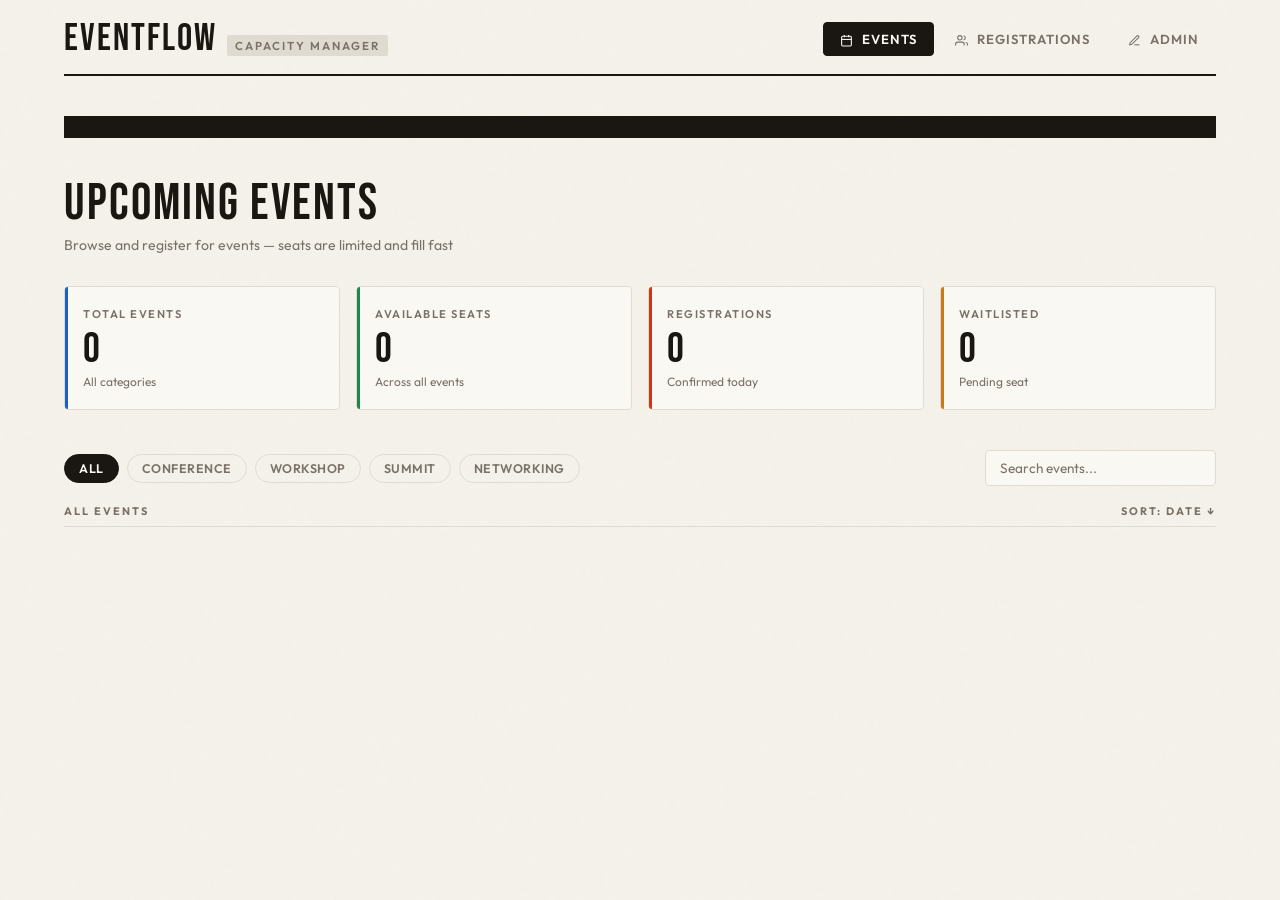
==== index.html @ 8d5abb20 "initial commit" ====
<!DOCTYPE html>
<html lang="en">
<head>
    <meta charset="UTF-8" />
    <meta name="viewport" content="width=device-width, initial-scale=1.0" />
    <title>EventFlow — Registration & Capacity Manager</title>
    <link href="https://fonts.googleapis.com/css2?family=Bebas+Neue&family=Outfit:wght@300;400;500;600;700&display=swap" rel="stylesheet" />
    <link rel="stylesheet" href="css/styles.css" />
</head>
<body>

    <!-- TOAST STACK -->
    <div class="toast-stack" id="toastStack"></div>

    <!-- REGISTRATION MODAL -->
    <div class="modal-overlay" id="regModal">
        <div class="modal">
            <div class="modal-header">
                <div>
                    <div id="modalCategory" class="event-category cat-conference" style="margin-bottom:6px">Conference</div>
                    <div class="modal-title" id="modalTitle">Event Name</div>
                </div>
                <button class="modal-close" onclick="closeModal()">&#x2715;</button>
            </div>
            <div class="modal-body">
                <!-- Event summary -->
                <div class="ticket-summary" id="modalSummary">
                    <div class="ticket-row"><span>Date</span><span id="ms-date">—</span></div>
                    <div class="ticket-row"><span>Location</span><span id="ms-location">—</span></div>
                    <div class="ticket-row">
                        <span>Available seats</span>
                        <span id="ms-seats" style="font-weight:700;color:var(--green)">—</span>
                    </div>
                    <div class="ticket-row total"><span>Ticket price</span><span id="ms-price">—</span></div>
                </div>

                <!-- Form fields -->
                <div class="form-group">
                    <label class="form-label">Full Name *</label>
                    <input type="text" class="form-input" id="regName" placeholder="Your full name" />
                </div>
                <div class="form-row">
                    <div class="form-group" style="margin-bottom:0">
                        <label class="form-label">Email *</label>
                        <input type="email" class="form-input" id="regEmail" placeholder="you@example.com" />
                    </div>
                    <div class="form-group" style="margin-bottom:0">
                        <label class="form-label">Phone</label>
                        <input type="tel" class="form-input" id="regPhone" placeholder="+91 00000 00000" />
                    </div>
                </div>
                <div class="form-group" style="margin-top:18px">
                    <label class="form-label">Organisation</label>
                    <input type="text" class="form-input" id="regOrg" placeholder="Company / College / Independent" />
                </div>
                <div class="form-row">
                    <div class="form-group" style="margin-bottom:0">
                        <label class="form-label">Ticket Type</label>
                        <select class="form-input form-select" id="regTicket">
                            <option value="general">General — Free</option>
                            <option value="student">Student — Free</option>
                            <option value="vip">VIP — ₹999</option>
                        </select>
                    </div>
                    <div class="form-group" style="margin-bottom:0">
                        <label class="form-label">Number of Seats</label>
                        <select class="form-input form-select" id="regSeats">
                            <option value="1">1 seat</option>
                            <option value="2">2 seats</option>
                            <option value="3">3 seats</option>
                        </select>
                    </div>
                </div>

                <!-- Waitlist notice (shown when near full) -->
                <div id="waitlistNotice" style="display:none;margin-top:16px;padding:12px 14px;background:#fdebd3;border-radius:var(--radius);border-left:3px solid var(--amber)">
                    <p style="font-size:0.8rem;font-weight:600;color:var(--amber)">This event is nearly full.</p>
                    <p style="font-size:0.78rem;color:var(--ink3);margin-top:3px">You may be placed on the waitlist. We'll notify you if a seat opens up.</p>
                </div>
            </div>
            <div class="modal-footer">
                <button class="btn-secondary" onclick="closeModal()">Cancel</button>
                <button class="btn-primary" id="submitBtn" onclick="submitRegistration()">Confirm Registration</button>
            </div>
        </div>
    </div>

    <!-- ─── APP ──────────────────────────────── -->
    <div class="app">

        <!-- HEADER -->
        <header class="header">
            <div class="brand">
                <div class="brand-name">EventFlow</div>
                <div class="brand-tag">Capacity Manager</div>
            </div>
            <nav class="nav">
                <button class="nav-btn active" onclick="switchTab('events', this)">
                    <svg width="13" height="13" viewBox="0 0 24 24" fill="none" stroke="currentColor" stroke-width="2" style="margin-right:5px;vertical-align:middle">
                        <rect x="3" y="4" width="18" height="18" rx="2"/>
                        <line x1="16" y1="2" x2="16" y2="6"/>
                        <line x1="8" y1="2" x2="8" y2="6"/>
                        <line x1="3" y1="10" x2="21" y2="10"/>
                    </svg>
                    <span>Events</span>
                </button>
                <button class="nav-btn" onclick="switchTab('registrations', this)">
                    <svg width="13" height="13" viewBox="0 0 24 24" fill="none" stroke="currentColor" stroke-width="2" style="margin-right:5px;vertical-align:middle">
                        <path d="M17 21v-2a4 4 0 0 0-4-4H5a4 4 0 0 0-4 4v2"/>
                        <circle cx="9" cy="7" r="4"/>
                        <path d="M23 21v-2a4 4 0 0 0-3-3.87"/>
                        <path d="M16 3.13a4 4 0 0 1 0 7.75"/>
                    </svg>
                    <span>Registrations</span>
                </button>
                <button class="nav-btn" onclick="switchTab('admin', this)">
                    <svg width="13" height="13" viewBox="0 0 24 24" fill="none" stroke="currentColor" stroke-width="2" style="margin-right:5px;vertical-align:middle">
                        <path d="M12 20h9"/>
                        <path d="M16.5 3.5a2.121 2.121 0 0 1 3 3L7 19l-4 1 1-4L16.5 3.5z"/>
                    </svg>
                    <span>Admin</span>
                </button>
            </nav>
        </header>

        <!-- TICKER -->
        <div class="ticker-wrap">
            <div class="ticker-track" id="tickerTrack"></div>
        </div>

        <!-- ══ TAB: EVENTS ══ -->
        <div id="tab-events">
            <div class="page-header fade-up">
                <div class="page-title">Upcoming Events</div>
                <div class="page-subtitle">Browse and register for events — seats are limited and fill fast</div>
            </div>

            <!-- Stats -->
            <div class="stats-row fade-up d1">
                <div class="stat-card blue">
                    <div class="stat-label">Total Events</div>
                    <div class="stat-value" id="stat-total">0</div>
                    <div class="stat-sub">All categories</div>
                </div>
                <div class="stat-card green">
                    <div class="stat-label">Available Seats</div>
                    <div class="stat-value" id="stat-seats">0</div>
                    <div class="stat-sub">Across all events</div>
                </div>
                <div class="stat-card red">
                    <div class="stat-label">Registrations</div>
                    <div class="stat-value" id="stat-regs">0</div>
                    <div class="stat-sub">Confirmed today</div>
                </div>
                <div class="stat-card amber">
                    <div class="stat-label">Waitlisted</div>
                    <div class="stat-value" id="stat-wait">0</div>
                    <div class="stat-sub">Pending seat</div>
                </div>
            </div>

            <!-- Filters -->
            <div style="display:flex;align-items:center;justify-content:space-between;flex-wrap:wrap;gap:12px;margin-bottom:18px" class="fade-up d2">
                <div class="filters" style="margin-bottom:0">
                    <button class="filter-chip active" onclick="filterEvents('all', this)">All</button>
                    <button class="filter-chip" onclick="filterEvents('conference', this)">Conference</button>
                    <button class="filter-chip" onclick="filterEvents('workshop', this)">Workshop</button>
                    <button class="filter-chip" onclick="filterEvents('summit', this)">Summit</button>
                    <button class="filter-chip" onclick="filterEvents('networking', this)">Networking</button>
                </div>
                <input class="search-input" type="text" placeholder="Search events..."
                       oninput="searchEvents(this.value)" id="eventSearch" />
            </div>

            <div class="section-label fade-up d2">
                <span id="events-count-label">All Events</span>
                <span id="sort-label" style="cursor:pointer" onclick="toggleSort()">Sort: Date &#x2193;</span>
            </div>

            <div class="events-grid fade-up d3" id="eventsGrid"></div>
        </div>

        <!-- ══ TAB: REGISTRATIONS ══ -->
        <div id="tab-registrations" style="display:none">
            <div class="page-header fade-up">
                <div class="page-title">My Registrations</div>
                <div class="page-subtitle">Manage your event registrations and waitlist entries</div>
            </div>

            <div style="display:flex;gap:8px;margin-bottom:20px;flex-wrap:wrap" class="fade-up d1">
                <input class="search-input" type="text" placeholder="Search by name or event..."
                       oninput="searchRegs(this.value)" style="flex:1;min-width:200px" />
                <select class="form-input form-select" style="width:auto;padding:8px 32px 8px 12px"
                        onchange="filterRegs(this.value)">
                    <option value="all">All Status</option>
                    <option value="confirmed">Confirmed</option>
                    <option value="waitlist">Waitlisted</option>
                    <option value="cancelled">Cancelled</option>
                </select>
            </div>

            <div class="table-wrap fade-up d2">
                <table>
                    <thead>
                        <tr>
                            <th>Registrant</th>
                            <th>Event</th>
                            <th>Date</th>
                            <th>Ticket</th>
                            <th>Seats</th>
                            <th>Status</th>
                            <th>Actions</th>
                        </tr>
                    </thead>
                    <tbody id="regTableBody"></tbody>
                </table>
            </div>
            <div id="regEmpty" class="empty" style="display:none">
                <div class="empty-title">No Registrations Yet</div>
                <p style="font-size:0.88rem">Register for an event to see it here.</p>
            </div>
        </div>

        <!-- ══ TAB: ADMIN ══ -->
        <div id="tab-admin" style="display:none">
            <div class="page-header fade-up">
                <div class="page-title">Admin Panel</div>
                <div class="page-subtitle">Manage events, monitor capacity, and control registrations</div>
            </div>

            <div class="admin-grid fade-up d1">
                <!-- Create Event Form -->
                <div class="admin-card">
                    <div class="admin-card-title">Create New Event</div>
                    <div class="form-group">
                        <label class="form-label">Event Title *</label>
                        <input type="text" class="form-input" id="a-title" placeholder="e.g. TechSummit 2025" />
                    </div>
                    <div class="form-row">
                        <div class="form-group" style="margin-bottom:0">
                            <label class="form-label">Category</label>
                            <select class="form-input form-select" id="a-cat">
                                <option value="conference">Conference</option>
                                <option value="workshop">Workshop</option>
                                <option value="summit">Summit</option>
                                <option value="networking">Networking</option>
                            </select>
                        </div>
                        <div class="form-group" style="margin-bottom:0">
                            <label class="form-label">Total Capacity *</label>
                            <input type="number" class="form-input" id="a-cap" placeholder="e.g. 200" min="1" />
                        </div>
                    </div>
                    <div class="form-row" style="margin-top:14px">
                        <div class="form-group" style="margin-bottom:0">
                            <label class="form-label">Date *</label>
                            <input type="date" class="form-input" id="a-date" />
                        </div>
                        <div class="form-group" style="margin-bottom:0">
                            <label class="form-label">Time</label>
                            <input type="time" class="form-input" id="a-time" value="10:00" />
                        </div>
                    </div>
                    <div class="form-group" style="margin-top:14px">
                        <label class="form-label">Location</label>
                        <input type="text" class="form-input" id="a-loc" placeholder="Venue / City or Online" />
                    </div>
                    <div class="form-row">
                        <div class="form-group" style="margin-bottom:0">
                            <label class="form-label">Speaker</label>
                            <input type="text" class="form-input" id="a-spk" placeholder="Speaker name" />
                        </div>
                        <div class="form-group" style="margin-bottom:0">
                            <label class="form-label">Price (₹)</label>
                            <input type="number" class="form-input" id="a-price" placeholder="0 for free" min="0" value="0" />
                        </div>
                    </div>
                    <button class="btn-primary" style="width:100%;margin-top:18px" onclick="addEvent()">Add Event</button>
                </div>

                <!-- Live Capacity Monitor -->
                <div class="admin-card">
                    <div class="admin-card-title">Live Capacity Monitor</div>
                    <div id="adminCapList"></div>
                </div>
            </div>

            <!-- Event Management Table -->
            <div class="section-label fade-up d2"><span>Event Management</span></div>
            <div class="table-wrap fade-up d3">
                <table>
                    <thead>
                        <tr>
                            <th>Event</th>
                            <th>Date</th>
                            <th>Category</th>
                            <th>Capacity</th>
                            <th>Registered</th>
                            <th>Waitlist</th>
                            <th>Fill Rate</th>
                            <th>Actions</th>
                        </tr>
                    </thead>
                    <tbody id="adminTableBody"></tbody>
                </table>
            </div>
        </div>

    </div><!-- /app -->

    <!-- JS — order matters: data → utils → features → app -->
    <script src="js/data.js"></script>
    <script src="js/utils.js"></script>
    <script src="js/ticker.js"></script>
    <script src="js/events.js"></script>
    <script src="js/modal.js"></script>
    <script src="js/registrations.js"></script>
    <script src="js/admin.js"></script>
    <script src="js/app.js"></script>

</body>
</html>
---- css/styles.css ----
/* ── TOKENS ─────────────────────────────── */
:root {
    --bg: #f5f2eb;
    --paper: #faf8f3;
    --ink: #1a1612;
    --ink2: #3d3730;
    --ink3: #7a7268;
    --rule: #e0dbd0;
    --accent: #c8391a;
    --accent2: #1a5fc8;
    --green: #1a8a4a;
    --amber: #c87a1a;
    --radius: 4px;
    --shadow: 0 2px 12px rgba(26, 22, 18, 0.1);
    --shadow-lg: 0 8px 40px rgba(26, 22, 18, 0.15);
}

*,
*::before,
*::after {
    box-sizing: border-box;
    margin: 0;
    padding: 0;
}

body {
    font-family: 'Outfit', sans-serif;
    background: var(--bg);
    color: var(--ink);
    min-height: 100vh;
    overflow-x: hidden;
}

button {
    font-family: 'Outfit', sans-serif;
    cursor: pointer;
    border: none;
    background: none;
}

input,
select,
textarea {
    font-family: 'Outfit', sans-serif;
}

/* ── NOISE TEXTURE ───────────────────────── */
body::after {
    content: '';
    position: fixed;
    inset: 0;
    z-index: 0;
    pointer-events: none;
    opacity: 0.025;
    background-image: url("data:image/svg+xml,%3Csvg viewBox='0 0 200 200' xmlns='http://www.w3.org/2000/svg'%3E%3Cfilter id='n'%3E%3CfeTurbulence type='fractalNoise' baseFrequency='0.75' numOctaves='4' stitchTiles='stitch'/%3E%3C/filter%3E%3Crect width='100%25' height='100%25' filter='url(%23n)'/%3E%3C/svg%3E");
}

/* ── LAYOUT ──────────────────────────────── */
.app {
    position: relative;
    z-index: 1;
    max-width: 1200px;
    margin: 0 auto;
    padding: 0 24px 60px;
}

/* ── HEADER ──────────────────────────────── */
.header {
    border-bottom: 2px solid var(--ink);
    padding: 20px 0 16px;
    display: flex;
    align-items: center;
    justify-content: space-between;
    margin-bottom: 40px;
}

.brand {
    display: flex;
    align-items: baseline;
    gap: 10px;
}

.brand-name {
    font-family: 'Bebas Neue', sans-serif;
    font-size: 2.4rem;
    letter-spacing: 2px;
    color: var(--ink);
    line-height: 1;
}

.brand-tag {
    font-size: 0.72rem;
    font-weight: 600;
    text-transform: uppercase;
    letter-spacing: 2px;
    color: var(--ink3);
    background: var(--rule);
    padding: 3px 8px;
    border-radius: 2px;
}

.nav {
    display: flex;
    gap: 4px;
}

.nav-btn {
    padding: 8px 16px;
    border-radius: var(--radius);
    font-size: 0.82rem;
    font-weight: 600;
    text-transform: uppercase;
    letter-spacing: 1px;
    color: var(--ink3);
    transition: all 0.18s;
    border: 1px solid transparent;
}

.nav-btn:hover {
    color: var(--ink);
    background: var(--rule);
}

.nav-btn.active {
    color: var(--paper);
    background: var(--ink);
    border-color: var(--ink);
}

/* ── HERO TICKER ─────────────────────────── */
.ticker-wrap {
    background: var(--ink);
    color: var(--bg);
    padding: 10px 0;
    overflow: hidden;
    margin-bottom: 40px;
    border-top: 1px solid var(--ink);
    border-bottom: 1px solid var(--ink);
}

.ticker-track {
    display: flex;
    gap: 0;
    white-space: nowrap;
    animation: ticker 28s linear infinite;
}

.ticker-item {
    font-family: 'Bebas Neue', sans-serif;
    font-size: 0.95rem;
    letter-spacing: 3px;
    padding: 0 32px;
    color: var(--bg);
    border-right: 1px solid rgba(255, 255, 255, 0.15);
}

.ticker-item span {
    color: var(--accent);
    margin-right: 8px;
}

@keyframes ticker {
    0% { transform: translateX(0); }
    100% { transform: translateX(-50%); }
}

/* ── PAGE TITLES ─────────────────────────── */
.page-header {
    margin-bottom: 32px;
}

.page-title {
    font-family: 'Bebas Neue', sans-serif;
    font-size: 3.2rem;
    letter-spacing: 2px;
    line-height: 1;
    color: var(--ink);
}

.page-subtitle {
    font-size: 0.88rem;
    color: var(--ink3);
    margin-top: 6px;
    font-weight: 400;
}

/* ── STATS ROW ───────────────────────────── */
.stats-row {
    display: grid;
    grid-template-columns: repeat(4, 1fr);
    gap: 16px;
    margin-bottom: 40px;
}

.stat-card {
    background: var(--paper);
    border: 1px solid var(--rule);
    border-radius: var(--radius);
    padding: 20px 18px;
    position: relative;
    overflow: hidden;
    transition: transform 0.18s, box-shadow 0.18s;
}

.stat-card:hover {
    transform: translateY(-2px);
    box-shadow: var(--shadow);
}

.stat-card::before {
    content: '';
    position: absolute;
    left: 0;
    top: 0;
    bottom: 0;
    width: 3px;
}

.stat-card.blue::before { background: var(--accent2); }
.stat-card.red::before  { background: var(--accent); }
.stat-card.green::before { background: var(--green); }
.stat-card.amber::before { background: var(--amber); }

.stat-label {
    font-size: 0.7rem;
    text-transform: uppercase;
    letter-spacing: 1.5px;
    font-weight: 600;
    color: var(--ink3);
    margin-bottom: 8px;
}

.stat-value {
    font-family: 'Bebas Neue', sans-serif;
    font-size: 2.6rem;
    letter-spacing: 1px;
    line-height: 1;
    color: var(--ink);
}

.stat-sub {
    font-size: 0.75rem;
    color: var(--ink3);
    margin-top: 4px;
}

/* ── SECTION LABEL ───────────────────────── */
.section-label {
    font-size: 0.68rem;
    font-weight: 700;
    text-transform: uppercase;
    letter-spacing: 2px;
    color: var(--ink3);
    border-bottom: 1px solid var(--rule);
    padding-bottom: 8px;
    margin-bottom: 20px;
    display: flex;
    align-items: center;
    justify-content: space-between;
}

/* ── EVENT GRID ──────────────────────────── */
.events-grid {
    display: grid;
    grid-template-columns: repeat(auto-fill, minmax(340px, 1fr));
    gap: 20px;
}

.event-card {
    background: var(--paper);
    border: 1px solid var(--rule);
    border-radius: var(--radius);
    overflow: hidden;
    transition: transform 0.2s, box-shadow 0.2s;
    position: relative;
}

.event-card:hover {
    transform: translateY(-3px);
    box-shadow: var(--shadow-lg);
}

.event-card-header {
    padding: 18px 20px 14px;
    border-bottom: 1px solid var(--rule);
    display: flex;
    align-items: flex-start;
    justify-content: space-between;
    gap: 12px;
}

.event-category {
    font-size: 0.65rem;
    font-weight: 700;
    text-transform: uppercase;
    letter-spacing: 2px;
    padding: 3px 8px;
    border-radius: 2px;
    margin-bottom: 8px;
    display: inline-block;
}

.cat-conference { background: #dde8f7; color: var(--accent2); }
.cat-workshop   { background: #fdebd3; color: var(--amber); }
.cat-summit     { background: #fde0db; color: var(--accent); }
.cat-networking { background: #d9f2e6; color: var(--green); }

.event-title {
    font-family: 'Bebas Neue', sans-serif;
    font-size: 1.5rem;
    letter-spacing: 1px;
    line-height: 1.1;
    color: var(--ink);
}

.event-date {
    font-size: 0.78rem;
    color: var(--ink3);
    margin-top: 6px;
    font-weight: 500;
}

.event-badge {
    flex-shrink: 0;
    text-align: center;
    background: var(--ink);
    color: var(--paper);
    border-radius: var(--radius);
    padding: 8px 12px;
    min-width: 52px;
}

.event-badge-day {
    font-family: 'Bebas Neue', sans-serif;
    font-size: 1.6rem;
    letter-spacing: 1px;
    line-height: 1;
}

.event-badge-month {
    font-size: 0.6rem;
    text-transform: uppercase;
    letter-spacing: 2px;
    color: rgba(255, 255, 255, 0.6);
}

.event-card-body {
    padding: 16px 20px;
}

.event-meta {
    display: flex;
    flex-direction: column;
    gap: 6px;
    margin-bottom: 16px;
}

.event-meta-row {
    display: flex;
    align-items: center;
    gap: 8px;
    font-size: 0.82rem;
    color: var(--ink3);
}

.event-meta-row svg {
    flex-shrink: 0;
    color: var(--ink3);
}

/* Capacity bar */
.capacity-label {
    display: flex;
    justify-content: space-between;
    margin-bottom: 6px;
    font-size: 0.75rem;
    font-weight: 500;
}

.capacity-label .pct { font-weight: 700; }

.cap-bar-track {
    height: 6px;
    background: var(--rule);
    border-radius: 3px;
    overflow: hidden;
    margin-bottom: 14px;
}

.cap-bar-fill {
    height: 100%;
    border-radius: 3px;
    transition: width 0.6s cubic-bezier(0.4, 0, 0.2, 1);
}

.fill-green { background: var(--green); }
.fill-amber { background: var(--amber); }
.fill-red   { background: var(--accent); }

.event-card-footer {
    padding: 14px 20px;
    border-top: 1px solid var(--rule);
    display: flex;
    gap: 8px;
    align-items: center;
}

.btn-register {
    flex: 1;
    background: var(--ink);
    color: var(--paper);
    padding: 10px 16px;
    border-radius: var(--radius);
    font-size: 0.82rem;
    font-weight: 600;
    text-transform: uppercase;
    letter-spacing: 1px;
    transition: all 0.18s;
}

.btn-register:hover { background: var(--accent); }

.btn-register:disabled {
    background: var(--rule);
    color: var(--ink3);
    cursor: not-allowed;
}

.btn-register.waitlist { background: var(--amber); }
.btn-register.waitlist:hover { background: #a86510; }

.btn-view {
    padding: 10px 14px;
    border-radius: var(--radius);
    font-size: 0.82rem;
    font-weight: 600;
    text-transform: uppercase;
    letter-spacing: 1px;
    border: 1px solid var(--rule);
    color: var(--ink3);
    transition: all 0.18s;
}

.btn-view:hover {
    border-color: var(--ink);
    color: var(--ink);
}

.sold-out-banner {
    background: var(--accent);
    color: white;
    text-align: center;
    padding: 5px;
    font-size: 0.68rem;
    font-weight: 700;
    text-transform: uppercase;
    letter-spacing: 3px;
}

.seats-left {
    font-size: 0.72rem;
    font-weight: 700;
    color: var(--accent);
    text-transform: uppercase;
    letter-spacing: 1px;
    animation: pulse 1.5s ease-in-out infinite;
}

@keyframes pulse {
    0%, 100% { opacity: 1; }
    50% { opacity: 0.5; }
}

/* ── FILTERS ─────────────────────────────── */
.filters {
    display: flex;
    gap: 8px;
    flex-wrap: wrap;
    margin-bottom: 24px;
}

.filter-chip {
    padding: 6px 14px;
    border-radius: 999px;
    font-size: 0.78rem;
    font-weight: 600;
    border: 1px solid var(--rule);
    color: var(--ink3);
    transition: all 0.15s;
    text-transform: uppercase;
    letter-spacing: 0.5px;
}

.filter-chip:hover {
    border-color: var(--ink);
    color: var(--ink);
}

.filter-chip.active {
    background: var(--ink);
    color: var(--paper);
    border-color: var(--ink);
}

.search-input {
    padding: 8px 14px;
    border-radius: var(--radius);
    border: 1px solid var(--rule);
    font-size: 0.85rem;
    color: var(--ink);
    background: var(--paper);
    outline: none;
    transition: border-color 0.18s, box-shadow 0.18s;
    min-width: 220px;
}

.search-input:focus {
    border-color: var(--ink);
    box-shadow: 0 0 0 3px rgba(26, 22, 18, 0.08);
}

.search-input::placeholder { color: var(--ink3); }

/* ── MODAL ───────────────────────────────── */
.modal-overlay {
    display: none;
    position: fixed;
    inset: 0;
    z-index: 100;
    background: rgba(26, 22, 18, 0.6);
    backdrop-filter: blur(4px);
    align-items: center;
    justify-content: center;
    padding: 20px;
}

.modal-overlay.open { display: flex; }

.modal {
    background: var(--paper);
    border: 1px solid var(--rule);
    border-radius: var(--radius);
    width: 100%;
    max-width: 520px;
    max-height: 90vh;
    overflow-y: auto;
    box-shadow: var(--shadow-lg);
    animation: modalIn 0.25s cubic-bezier(0.34, 1.56, 0.64, 1) both;
}

@keyframes modalIn {
    from { opacity: 0; transform: scale(0.94) translateY(16px); }
    to   { opacity: 1; transform: scale(1) translateY(0); }
}

.modal-header {
    padding: 22px 24px 18px;
    border-bottom: 1px solid var(--rule);
    display: flex;
    align-items: flex-start;
    justify-content: space-between;
    gap: 12px;
}

.modal-title {
    font-family: 'Bebas Neue', sans-serif;
    font-size: 1.8rem;
    letter-spacing: 1px;
    color: var(--ink);
}

.modal-close {
    width: 32px;
    height: 32px;
    border-radius: var(--radius);
    border: 1px solid var(--rule);
    color: var(--ink3);
    display: flex;
    align-items: center;
    justify-content: center;
    transition: all 0.18s;
    font-size: 1.1rem;
}

.modal-close:hover {
    background: var(--rule);
    color: var(--ink);
}

.modal-body  { padding: 22px 24px; }

.modal-footer {
    padding: 16px 24px;
    border-top: 1px solid var(--rule);
    display: flex;
    gap: 8px;
}

/* Form */
.form-group { margin-bottom: 18px; }

.form-label {
    display: block;
    font-size: 0.72rem;
    font-weight: 700;
    text-transform: uppercase;
    letter-spacing: 1.5px;
    color: var(--ink3);
    margin-bottom: 7px;
}

.form-input {
    width: 100%;
    padding: 11px 14px;
    border: 1px solid var(--rule);
    border-radius: var(--radius);
    font-size: 0.92rem;
    color: var(--ink);
    background: var(--bg);
    outline: none;
    transition: border-color 0.18s, box-shadow 0.18s;
}

.form-input:focus {
    border-color: var(--ink);
    box-shadow: 0 0 0 3px rgba(26, 22, 18, 0.08);
}

.form-input::placeholder { color: var(--ink3); }

.form-row {
    display: grid;
    grid-template-columns: 1fr 1fr;
    gap: 14px;
}

.form-select {
    appearance: none;
    background-image: url("data:image/svg+xml,%3Csvg xmlns='http://www.w3.org/2000/svg' width='12' height='12' viewBox='0 0 24 24' fill='none' stroke='%237a7268' stroke-width='2'%3E%3Cpolyline points='6 9 12 15 18 9'/%3E%3C/svg%3E");
    background-repeat: no-repeat;
    background-position: right 12px center;
    padding-right: 32px;
}

.ticket-summary {
    background: var(--bg);
    border: 1px solid var(--rule);
    border-radius: var(--radius);
    padding: 16px;
    margin-bottom: 18px;
}

.ticket-row {
    display: flex;
    justify-content: space-between;
    font-size: 0.85rem;
    padding: 4px 0;
}

.ticket-row.total {
    font-weight: 700;
    border-top: 1px solid var(--rule);
    margin-top: 8px;
    padding-top: 10px;
    font-size: 0.92rem;
}

.btn-primary {
    flex: 1;
    background: var(--ink);
    color: var(--paper);
    padding: 12px 20px;
    border-radius: var(--radius);
    font-size: 0.85rem;
    font-weight: 700;
    text-transform: uppercase;
    letter-spacing: 1.5px;
    transition: all 0.18s;
}

.btn-primary:hover { background: var(--accent); }

.btn-secondary {
    padding: 12px 20px;
    border-radius: var(--radius);
    font-size: 0.85rem;
    font-weight: 600;
    text-transform: uppercase;
    letter-spacing: 1px;
    border: 1px solid var(--rule);
    color: var(--ink3);
    transition: all 0.18s;
}

.btn-secondary:hover {
    border-color: var(--ink);
    color: var(--ink);
}

/* ── TOAST ───────────────────────────────── */
.toast-stack {
    position: fixed;
    bottom: 24px;
    right: 24px;
    z-index: 200;
    display: flex;
    flex-direction: column;
    gap: 8px;
}

.toast {
    background: var(--ink);
    color: var(--paper);
    padding: 12px 18px;
    border-radius: var(--radius);
    font-size: 0.82rem;
    font-weight: 500;
    display: flex;
    align-items: center;
    gap: 10px;
    min-width: 240px;
    box-shadow: var(--shadow-lg);
    animation: toastIn 0.3s ease both;
}

.toast.success .toast-dot { background: var(--green); }
.toast.error   .toast-dot { background: var(--accent); }
.toast.info    .toast-dot { background: var(--accent2); }
.toast.warning .toast-dot { background: var(--amber); }

.toast-dot {
    width: 8px;
    height: 8px;
    border-radius: 50%;
    flex-shrink: 0;
}

@keyframes toastIn {
    from { opacity: 0; transform: translateX(24px); }
    to   { opacity: 1; transform: translateX(0); }
}

@keyframes toastOut {
    to { opacity: 0; transform: translateX(32px); height: 0; padding: 0; margin: 0; }
}

/* ── REGISTRATIONS TABLE ─────────────────── */
.table-wrap {
    background: var(--paper);
    border: 1px solid var(--rule);
    border-radius: var(--radius);
    overflow: hidden;
}

table { width: 100%; border-collapse: collapse; }

thead { background: var(--ink); }

th {
    padding: 12px 16px;
    text-align: left;
    font-size: 0.68rem;
    font-weight: 700;
    text-transform: uppercase;
    letter-spacing: 1.5px;
    color: rgba(255, 255, 255, 0.7);
}

td {
    padding: 13px 16px;
    font-size: 0.84rem;
    border-bottom: 1px solid var(--rule);
    color: var(--ink2);
}

tr:last-child td  { border-bottom: none; }
tr:hover td       { background: var(--bg); }

.status-badge {
    display: inline-block;
    padding: 3px 10px;
    border-radius: 2px;
    font-size: 0.65rem;
    font-weight: 700;
    text-transform: uppercase;
    letter-spacing: 1px;
}

.status-confirmed { background: #d9f2e6; color: var(--green); }
.status-waitlist  { background: #fdebd3; color: var(--amber); }
.status-cancelled { background: #fde0db; color: var(--accent); }

.action-btn {
    font-size: 0.72rem;
    font-weight: 600;
    text-transform: uppercase;
    letter-spacing: 1px;
    color: var(--ink3);
    padding: 3px 8px;
    border-radius: 2px;
    border: 1px solid var(--rule);
    transition: all 0.15s;
}

.action-btn:hover {
    color: var(--accent);
    border-color: var(--accent);
}

/* ── ADMIN PANEL ─────────────────────────── */
.admin-grid {
    display: grid;
    grid-template-columns: 1fr 1fr;
    gap: 20px;
    margin-bottom: 24px;
}

.admin-card {
    background: var(--paper);
    border: 1px solid var(--rule);
    border-radius: var(--radius);
    padding: 22px;
}

.admin-card-title {
    font-family: 'Bebas Neue', sans-serif;
    font-size: 1.2rem;
    letter-spacing: 1px;
    color: var(--ink);
    margin-bottom: 16px;
    padding-bottom: 10px;
    border-bottom: 1px solid var(--rule);
}

/* Tag */
.tag {
    display: inline-block;
    padding: 2px 8px;
    border-radius: 2px;
    font-size: 0.65rem;
    font-weight: 700;
    text-transform: uppercase;
    letter-spacing: 1px;
    margin-right: 4px;
}

.tag-live     { background: #fde0db; color: var(--accent); }
.tag-upcoming { background: #dde8f7; color: var(--accent2); }
.tag-past     { background: var(--rule); color: var(--ink3); }

/* ── EMPTY STATE ─────────────────────────── */
.empty {
    text-align: center;
    padding: 60px 20px;
    color: var(--ink3);
}

.empty-title {
    font-family: 'Bebas Neue', sans-serif;
    font-size: 1.8rem;
    letter-spacing: 2px;
    margin-bottom: 8px;
    color: var(--ink);
}

/* ── ANIMATIONS ──────────────────────────── */
@keyframes fadeUp {
    from { opacity: 0; transform: translateY(18px); }
    to   { opacity: 1; transform: translateY(0); }
}

.fade-up { animation: fadeUp 0.4s ease both; }
.d1 { animation-delay: 0.06s; }
.d2 { animation-delay: 0.12s; }
.d3 { animation-delay: 0.18s; }
.d4 { animation-delay: 0.24s; }

/* ── RESPONSIVE ──────────────────────────── */
@media(max-width: 768px) {
    .stats-row    { grid-template-columns: 1fr 1fr; }
    .admin-grid   { grid-template-columns: 1fr; }
    .events-grid  { grid-template-columns: 1fr; }
    .form-row     { grid-template-columns: 1fr; }
    .nav-btn span { display: none; }
}

@media(max-width: 480px) {
    .stats-row  { grid-template-columns: 1fr 1fr; }
    .brand-name { font-size: 1.8rem; }
}
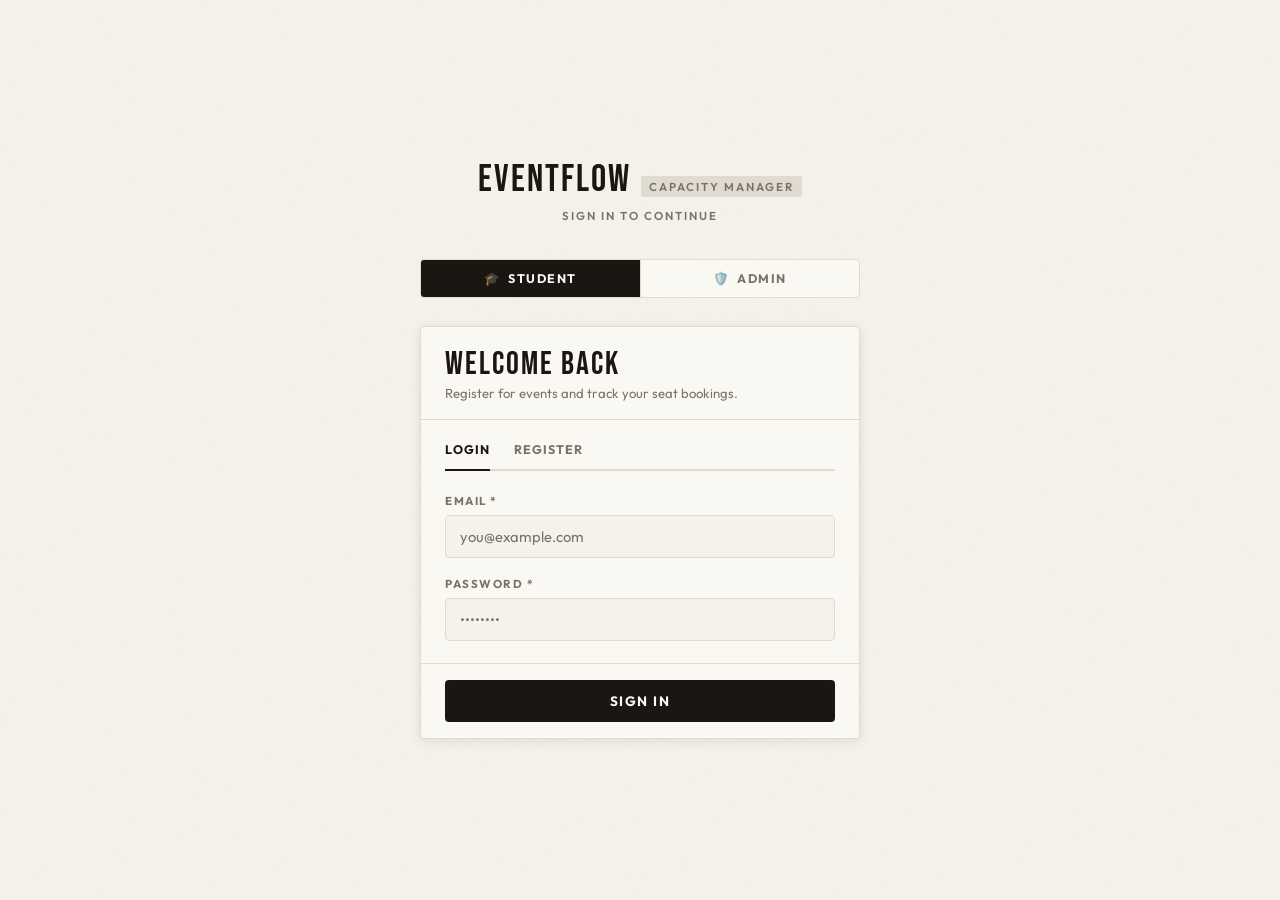
==== commit 57bfb25e: "setting login page" ====
--- a/index.html
+++ b/index.html
@@ -6,6 +6,65 @@
     <title>EventFlow — Registration & Capacity Manager</title>
     <link href="https://fonts.googleapis.com/css2?family=Bebas+Neue&family=Outfit:wght@300;400;500;600;700&display=swap" rel="stylesheet" />
     <link rel="stylesheet" href="css/styles.css" />
+    <style>
+        /* ── User info + logout in nav ── */
+        .nav-user {
+            display: flex;
+            align-items: center;
+            gap: 10px;
+            padding-left: 12px;
+            border-left: 1px solid var(--rule);
+            margin-left: 4px;
+        }
+
+        .nav-user-info {
+            display: flex;
+            flex-direction: column;
+            align-items: flex-end;
+            line-height: 1.2;
+        }
+
+        .nav-user-name {
+            font-size: 0.78rem;
+            font-weight: 600;
+            color: var(--ink);
+        }
+
+        .nav-user-role {
+            font-size: 0.62rem;
+            font-weight: 700;
+            text-transform: uppercase;
+            letter-spacing: 1px;
+            color: var(--ink3);
+        }
+
+        .nav-user-role.admin  { color: var(--amber); }
+        .nav-user-role.student { color: var(--accent2); }
+
+        .btn-logout {
+            padding: 7px 14px;
+            border-radius: var(--radius);
+            font-size: 0.78rem;
+            font-weight: 700;
+            text-transform: uppercase;
+            letter-spacing: 1px;
+            border: 1px solid var(--rule);
+            color: var(--ink3);
+            background: none;
+            cursor: pointer;
+            transition: all 0.18s;
+            font-family: 'Outfit', sans-serif;
+        }
+
+        .btn-logout:hover {
+            border-color: var(--accent);
+            color: var(--accent);
+        }
+
+        @media (max-width: 768px) {
+            .nav-user-info { display: none; }
+        }
+    </style>
 </head>
 <body>
 
@@ -72,7 +131,7 @@
                     </div>
                 </div>
 
-                <!-- Waitlist notice (shown when near full) -->
+                <!-- Waitlist notice -->
                 <div id="waitlistNotice" style="display:none;margin-top:16px;padding:12px 14px;background:#fdebd3;border-radius:var(--radius);border-left:3px solid var(--amber)">
                     <p style="font-size:0.8rem;font-weight:600;color:var(--amber)">This event is nearly full.</p>
                     <p style="font-size:0.78rem;color:var(--ink3);margin-top:3px">You may be placed on the waitlist. We'll notify you if a seat opens up.</p>
@@ -113,13 +172,23 @@
                     </svg>
                     <span>Registrations</span>
                 </button>
-                <button class="nav-btn" onclick="switchTab('admin', this)">
+                <!-- Hidden for students via applyRoleUI() -->
+                <button class="nav-btn" id="nav-admin-btn" onclick="switchTab('admin', this)">
                     <svg width="13" height="13" viewBox="0 0 24 24" fill="none" stroke="currentColor" stroke-width="2" style="margin-right:5px;vertical-align:middle">
                         <path d="M12 20h9"/>
                         <path d="M16.5 3.5a2.121 2.121 0 0 1 3 3L7 19l-4 1 1-4L16.5 3.5z"/>
                     </svg>
                     <span>Admin</span>
                 </button>
+
+                <!-- User info + logout -->
+                <div class="nav-user">
+                    <div class="nav-user-info">
+                        <span class="nav-user-name"  id="nav-user-name">—</span>
+                        <span class="nav-user-role"  id="nav-user-role">—</span>
+                    </div>
+                    <button class="btn-logout" onclick="logout()">Logout</button>
+                </div>
             </nav>
         </header>
 
@@ -308,7 +377,8 @@
 
     </div><!-- /app -->
 
-    <!-- JS — order matters: data → utils → features → app -->
+    <!-- JS — auth must load first, then data, then everything else -->
+    <script src="js/auth.js"></script>
     <script src="js/data.js"></script>
     <script src="js/utils.js"></script>
     <script src="js/ticker.js"></script>
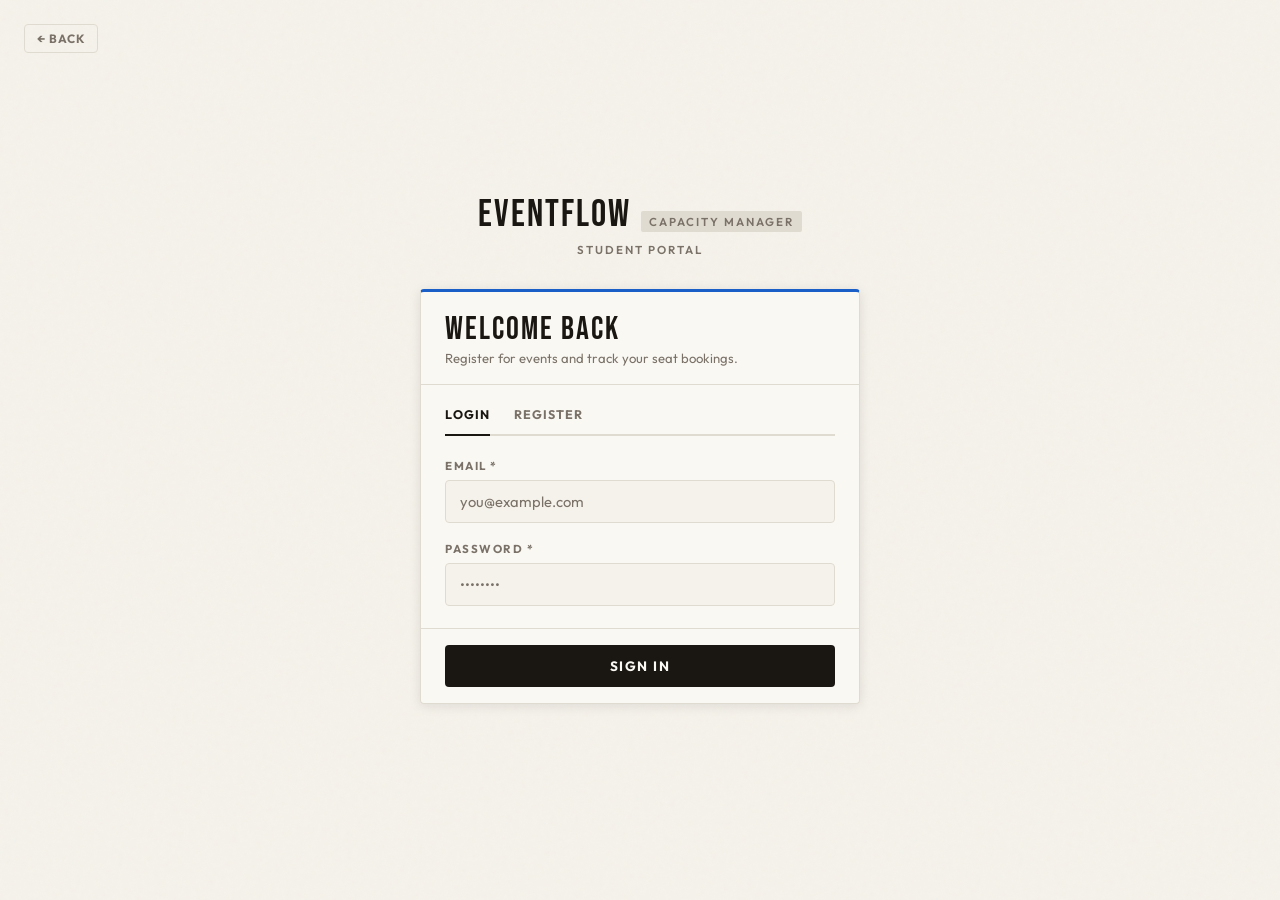
==== commit c46f4745: "added separate admin page" ====
--- a/index.html
+++ b/index.html
@@ -3,11 +3,10 @@
 <head>
     <meta charset="UTF-8" />
     <meta name="viewport" content="width=device-width, initial-scale=1.0" />
-    <title>EventFlow — Registration & Capacity Manager</title>
+    <title>EventFlow — Student Portal</title>
     <link href="https://fonts.googleapis.com/css2?family=Bebas+Neue&family=Outfit:wght@300;400;500;600;700&display=swap" rel="stylesheet" />
     <link rel="stylesheet" href="css/styles.css" />
     <style>
-        /* ── User info + logout in nav ── */
         .nav-user {
             display: flex;
             align-items: center;
@@ -16,59 +15,21 @@
             border-left: 1px solid var(--rule);
             margin-left: 4px;
         }
-
-        .nav-user-info {
-            display: flex;
-            flex-direction: column;
-            align-items: flex-end;
-            line-height: 1.2;
+        .nav-user-info { display: flex; flex-direction: column; align-items: flex-end; line-height: 1.2; }
+        .nav-user-name { font-size: 0.78rem; font-weight: 600; color: var(--ink); }
+        .nav-user-role { font-size: 0.62rem; font-weight: 700; text-transform: uppercase; letter-spacing: 1px; color: var(--accent2); }
+        .btn-logout {
+            padding: 7px 14px; border-radius: var(--radius);
+            font-size: 0.78rem; font-weight: 700; text-transform: uppercase; letter-spacing: 1px;
+            border: 1px solid var(--rule); color: var(--ink3); background: none;
+            cursor: pointer; transition: all 0.18s; font-family: 'Outfit', sans-serif;
         }
-
-        .nav-user-name {
-            font-size: 0.78rem;
-            font-weight: 600;
-            color: var(--ink);
-        }
-
-        .nav-user-role {
-            font-size: 0.62rem;
-            font-weight: 700;
-            text-transform: uppercase;
-            letter-spacing: 1px;
-            color: var(--ink3);
-        }
-
-        .nav-user-role.admin  { color: var(--amber); }
-        .nav-user-role.student { color: var(--accent2); }
-
-        .btn-logout {
-            padding: 7px 14px;
-            border-radius: var(--radius);
-            font-size: 0.78rem;
-            font-weight: 700;
-            text-transform: uppercase;
-            letter-spacing: 1px;
-            border: 1px solid var(--rule);
-            color: var(--ink3);
-            background: none;
-            cursor: pointer;
-            transition: all 0.18s;
-            font-family: 'Outfit', sans-serif;
-        }
-
-        .btn-logout:hover {
-            border-color: var(--accent);
-            color: var(--accent);
-        }
-
-        @media (max-width: 768px) {
-            .nav-user-info { display: none; }
-        }
+        .btn-logout:hover { border-color: var(--accent); color: var(--accent); }
+        @media (max-width: 768px) { .nav-user-info { display: none; } }
     </style>
 </head>
 <body>
 
-    <!-- TOAST STACK -->
     <div class="toast-stack" id="toastStack"></div>
 
     <!-- REGISTRATION MODAL -->
@@ -82,7 +43,6 @@
                 <button class="modal-close" onclick="closeModal()">&#x2715;</button>
             </div>
             <div class="modal-body">
-                <!-- Event summary -->
                 <div class="ticket-summary" id="modalSummary">
                     <div class="ticket-row"><span>Date</span><span id="ms-date">—</span></div>
                     <div class="ticket-row"><span>Location</span><span id="ms-location">—</span></div>
@@ -92,8 +52,6 @@
                     </div>
                     <div class="ticket-row total"><span>Ticket price</span><span id="ms-price">—</span></div>
                 </div>
-
-                <!-- Form fields -->
                 <div class="form-group">
                     <label class="form-label">Full Name *</label>
                     <input type="text" class="form-input" id="regName" placeholder="Your full name" />
@@ -130,11 +88,9 @@
                         </select>
                     </div>
                 </div>
-
-                <!-- Waitlist notice -->
                 <div id="waitlistNotice" style="display:none;margin-top:16px;padding:12px 14px;background:#fdebd3;border-radius:var(--radius);border-left:3px solid var(--amber)">
                     <p style="font-size:0.8rem;font-weight:600;color:var(--amber)">This event is nearly full.</p>
-                    <p style="font-size:0.78rem;color:var(--ink3);margin-top:3px">You may be placed on the waitlist. We'll notify you if a seat opens up.</p>
+                    <p style="font-size:0.78rem;color:var(--ink3);margin-top:3px">You may be placed on the waitlist.</p>
                 </div>
             </div>
             <div class="modal-footer">
@@ -144,91 +100,47 @@
         </div>
     </div>
 
-    <!-- ─── APP ──────────────────────────────── -->
     <div class="app">
-
-        <!-- HEADER -->
         <header class="header">
             <div class="brand">
                 <div class="brand-name">EventFlow</div>
-                <div class="brand-tag">Capacity Manager</div>
+                <div class="brand-tag">Student Portal</div>
             </div>
             <nav class="nav">
                 <button class="nav-btn active" onclick="switchTab('events', this)">
-                    <svg width="13" height="13" viewBox="0 0 24 24" fill="none" stroke="currentColor" stroke-width="2" style="margin-right:5px;vertical-align:middle">
-                        <rect x="3" y="4" width="18" height="18" rx="2"/>
-                        <line x1="16" y1="2" x2="16" y2="6"/>
-                        <line x1="8" y1="2" x2="8" y2="6"/>
-                        <line x1="3" y1="10" x2="21" y2="10"/>
-                    </svg>
+                    <svg width="13" height="13" viewBox="0 0 24 24" fill="none" stroke="currentColor" stroke-width="2" style="margin-right:5px;vertical-align:middle"><rect x="3" y="4" width="18" height="18" rx="2"/><line x1="16" y1="2" x2="16" y2="6"/><line x1="8" y1="2" x2="8" y2="6"/><line x1="3" y1="10" x2="21" y2="10"/></svg>
                     <span>Events</span>
                 </button>
                 <button class="nav-btn" onclick="switchTab('registrations', this)">
-                    <svg width="13" height="13" viewBox="0 0 24 24" fill="none" stroke="currentColor" stroke-width="2" style="margin-right:5px;vertical-align:middle">
-                        <path d="M17 21v-2a4 4 0 0 0-4-4H5a4 4 0 0 0-4 4v2"/>
-                        <circle cx="9" cy="7" r="4"/>
-                        <path d="M23 21v-2a4 4 0 0 0-3-3.87"/>
-                        <path d="M16 3.13a4 4 0 0 1 0 7.75"/>
-                    </svg>
-                    <span>Registrations</span>
+                    <svg width="13" height="13" viewBox="0 0 24 24" fill="none" stroke="currentColor" stroke-width="2" style="margin-right:5px;vertical-align:middle"><path d="M17 21v-2a4 4 0 0 0-4-4H5a4 4 0 0 0-4 4v2"/><circle cx="9" cy="7" r="4"/></svg>
+                    <span>My Registrations</span>
                 </button>
-                <!-- Hidden for students via applyRoleUI() -->
-                <button class="nav-btn" id="nav-admin-btn" onclick="switchTab('admin', this)">
-                    <svg width="13" height="13" viewBox="0 0 24 24" fill="none" stroke="currentColor" stroke-width="2" style="margin-right:5px;vertical-align:middle">
-                        <path d="M12 20h9"/>
-                        <path d="M16.5 3.5a2.121 2.121 0 0 1 3 3L7 19l-4 1 1-4L16.5 3.5z"/>
-                    </svg>
-                    <span>Admin</span>
-                </button>
-
-                <!-- User info + logout -->
                 <div class="nav-user">
                     <div class="nav-user-info">
-                        <span class="nav-user-name"  id="nav-user-name">—</span>
-                        <span class="nav-user-role"  id="nav-user-role">—</span>
+                        <span class="nav-user-name" id="nav-user-name">—</span>
+                        <span class="nav-user-role">Student</span>
                     </div>
                     <button class="btn-logout" onclick="logout()">Logout</button>
                 </div>
             </nav>
         </header>
 
-        <!-- TICKER -->
         <div class="ticker-wrap">
             <div class="ticker-track" id="tickerTrack"></div>
         </div>
 
-        <!-- ══ TAB: EVENTS ══ -->
+        <!-- EVENTS TAB -->
         <div id="tab-events">
             <div class="page-header fade-up">
                 <div class="page-title">Upcoming Events</div>
                 <div class="page-subtitle">Browse and register for events — seats are limited and fill fast</div>
             </div>
-
-            <!-- Stats -->
             <div class="stats-row fade-up d1">
-                <div class="stat-card blue">
-                    <div class="stat-label">Total Events</div>
-                    <div class="stat-value" id="stat-total">0</div>
-                    <div class="stat-sub">All categories</div>
-                </div>
-                <div class="stat-card green">
-                    <div class="stat-label">Available Seats</div>
-                    <div class="stat-value" id="stat-seats">0</div>
-                    <div class="stat-sub">Across all events</div>
-                </div>
-                <div class="stat-card red">
-                    <div class="stat-label">Registrations</div>
-                    <div class="stat-value" id="stat-regs">0</div>
-                    <div class="stat-sub">Confirmed today</div>
-                </div>
-                <div class="stat-card amber">
-                    <div class="stat-label">Waitlisted</div>
-                    <div class="stat-value" id="stat-wait">0</div>
-                    <div class="stat-sub">Pending seat</div>
-                </div>
+                <div class="stat-card blue"><div class="stat-label">Total Events</div><div class="stat-value" id="stat-total">0</div><div class="stat-sub">All categories</div></div>
+                <div class="stat-card green"><div class="stat-label">Available Seats</div><div class="stat-value" id="stat-seats">0</div><div class="stat-sub">Across all events</div></div>
+                <div class="stat-card red"><div class="stat-label">Registrations</div><div class="stat-value" id="stat-regs">0</div><div class="stat-sub">Confirmed</div></div>
+                <div class="stat-card amber"><div class="stat-label">Waitlisted</div><div class="stat-value" id="stat-wait">0</div><div class="stat-sub">Pending seat</div></div>
             </div>
-
-            <!-- Filters -->
             <div style="display:flex;align-items:center;justify-content:space-between;flex-wrap:wrap;gap:12px;margin-bottom:18px" class="fade-up d2">
                 <div class="filters" style="margin-bottom:0">
                     <button class="filter-chip active" onclick="filterEvents('all', this)">All</button>
@@ -237,50 +149,33 @@
                     <button class="filter-chip" onclick="filterEvents('summit', this)">Summit</button>
                     <button class="filter-chip" onclick="filterEvents('networking', this)">Networking</button>
                 </div>
-                <input class="search-input" type="text" placeholder="Search events..."
-                       oninput="searchEvents(this.value)" id="eventSearch" />
+                <input class="search-input" type="text" placeholder="Search events..." oninput="searchEvents(this.value)" id="eventSearch" />
             </div>
-
             <div class="section-label fade-up d2">
                 <span id="events-count-label">All Events</span>
-                <span id="sort-label" style="cursor:pointer" onclick="toggleSort()">Sort: Date &#x2193;</span>
+                <span id="sort-label" style="cursor:pointer" onclick="toggleSort()">Sort: Date ↓</span>
             </div>
-
             <div class="events-grid fade-up d3" id="eventsGrid"></div>
         </div>
 
-        <!-- ══ TAB: REGISTRATIONS ══ -->
+        <!-- REGISTRATIONS TAB -->
         <div id="tab-registrations" style="display:none">
             <div class="page-header fade-up">
                 <div class="page-title">My Registrations</div>
                 <div class="page-subtitle">Manage your event registrations and waitlist entries</div>
             </div>
-
             <div style="display:flex;gap:8px;margin-bottom:20px;flex-wrap:wrap" class="fade-up d1">
-                <input class="search-input" type="text" placeholder="Search by name or event..."
-                       oninput="searchRegs(this.value)" style="flex:1;min-width:200px" />
-                <select class="form-input form-select" style="width:auto;padding:8px 32px 8px 12px"
-                        onchange="filterRegs(this.value)">
+                <input class="search-input" type="text" placeholder="Search by name or event..." oninput="searchRegs(this.value)" style="flex:1;min-width:200px" />
+                <select class="form-input form-select" style="width:auto;padding:8px 32px 8px 12px" onchange="filterRegs(this.value)">
                     <option value="all">All Status</option>
                     <option value="confirmed">Confirmed</option>
                     <option value="waitlist">Waitlisted</option>
                     <option value="cancelled">Cancelled</option>
                 </select>
             </div>
-
             <div class="table-wrap fade-up d2">
                 <table>
-                    <thead>
-                        <tr>
-                            <th>Registrant</th>
-                            <th>Event</th>
-                            <th>Date</th>
-                            <th>Ticket</th>
-                            <th>Seats</th>
-                            <th>Status</th>
-                            <th>Actions</th>
-                        </tr>
-                    </thead>
+                    <thead><tr><th>Registrant</th><th>Event</th><th>Date</th><th>Ticket</th><th>Seats</th><th>Status</th><th>Actions</th></tr></thead>
                     <tbody id="regTableBody"></tbody>
                 </table>
             </div>
@@ -289,95 +184,8 @@
                 <p style="font-size:0.88rem">Register for an event to see it here.</p>
             </div>
         </div>
+    </div>
 
-        <!-- ══ TAB: ADMIN ══ -->
-        <div id="tab-admin" style="display:none">
-            <div class="page-header fade-up">
-                <div class="page-title">Admin Panel</div>
-                <div class="page-subtitle">Manage events, monitor capacity, and control registrations</div>
-            </div>
-
-            <div class="admin-grid fade-up d1">
-                <!-- Create Event Form -->
-                <div class="admin-card">
-                    <div class="admin-card-title">Create New Event</div>
-                    <div class="form-group">
-                        <label class="form-label">Event Title *</label>
-                        <input type="text" class="form-input" id="a-title" placeholder="e.g. TechSummit 2025" />
-                    </div>
-                    <div class="form-row">
-                        <div class="form-group" style="margin-bottom:0">
-                            <label class="form-label">Category</label>
-                            <select class="form-input form-select" id="a-cat">
-                                <option value="conference">Conference</option>
-                                <option value="workshop">Workshop</option>
-                                <option value="summit">Summit</option>
-                                <option value="networking">Networking</option>
-                            </select>
-                        </div>
-                        <div class="form-group" style="margin-bottom:0">
-                            <label class="form-label">Total Capacity *</label>
-                            <input type="number" class="form-input" id="a-cap" placeholder="e.g. 200" min="1" />
-                        </div>
-                    </div>
-                    <div class="form-row" style="margin-top:14px">
-                        <div class="form-group" style="margin-bottom:0">
-                            <label class="form-label">Date *</label>
-                            <input type="date" class="form-input" id="a-date" />
-                        </div>
-                        <div class="form-group" style="margin-bottom:0">
-                            <label class="form-label">Time</label>
-                            <input type="time" class="form-input" id="a-time" value="10:00" />
-                        </div>
-                    </div>
-                    <div class="form-group" style="margin-top:14px">
-                        <label class="form-label">Location</label>
-                        <input type="text" class="form-input" id="a-loc" placeholder="Venue / City or Online" />
-                    </div>
-                    <div class="form-row">
-                        <div class="form-group" style="margin-bottom:0">
-                            <label class="form-label">Speaker</label>
-                            <input type="text" class="form-input" id="a-spk" placeholder="Speaker name" />
-                        </div>
-                        <div class="form-group" style="margin-bottom:0">
-                            <label class="form-label">Price (₹)</label>
-                            <input type="number" class="form-input" id="a-price" placeholder="0 for free" min="0" value="0" />
-                        </div>
-                    </div>
-                    <button class="btn-primary" style="width:100%;margin-top:18px" onclick="addEvent()">Add Event</button>
-                </div>
-
-                <!-- Live Capacity Monitor -->
-                <div class="admin-card">
-                    <div class="admin-card-title">Live Capacity Monitor</div>
-                    <div id="adminCapList"></div>
-                </div>
-            </div>
-
-            <!-- Event Management Table -->
-            <div class="section-label fade-up d2"><span>Event Management</span></div>
-            <div class="table-wrap fade-up d3">
-                <table>
-                    <thead>
-                        <tr>
-                            <th>Event</th>
-                            <th>Date</th>
-                            <th>Category</th>
-                            <th>Capacity</th>
-                            <th>Registered</th>
-                            <th>Waitlist</th>
-                            <th>Fill Rate</th>
-                            <th>Actions</th>
-                        </tr>
-                    </thead>
-                    <tbody id="adminTableBody"></tbody>
-                </table>
-            </div>
-        </div>
-
-    </div><!-- /app -->
-
-    <!-- JS — auth must load first, then data, then everything else -->
     <script src="js/auth.js"></script>
     <script src="js/data.js"></script>
     <script src="js/utils.js"></script>
@@ -385,8 +193,6 @@
     <script src="js/events.js"></script>
     <script src="js/modal.js"></script>
     <script src="js/registrations.js"></script>
-    <script src="js/admin.js"></script>
     <script src="js/app.js"></script>
-
 </body>
 </html>
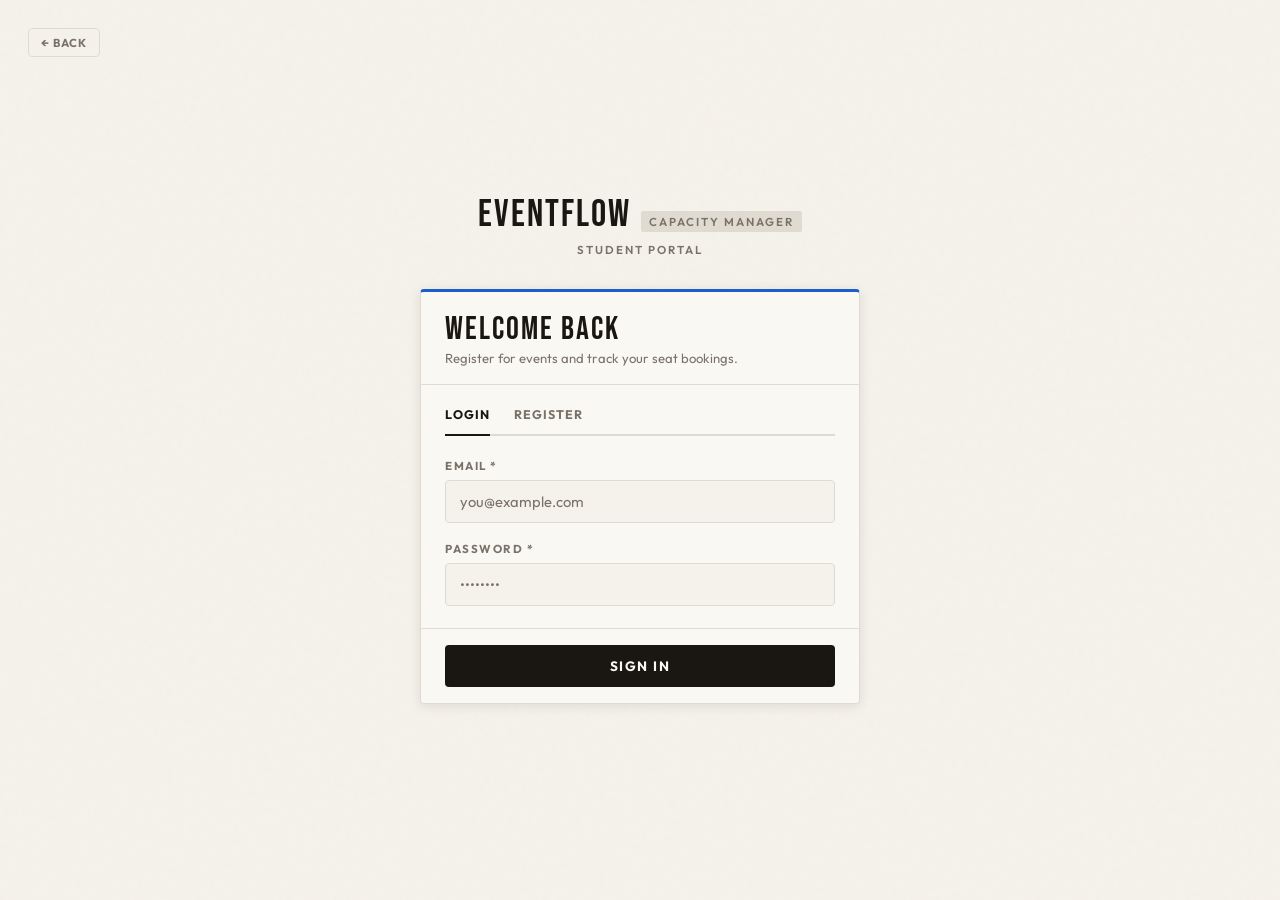
==== commit e54a924e: "changed ui" ====
--- a/index.html
+++ b/index.html
@@ -15,9 +15,12 @@
             border-left: 1px solid var(--rule);
             margin-left: 4px;
         }
-        .nav-user-info { display: flex; flex-direction: column; align-items: flex-end; line-height: 1.2; }
+        .nav-user-info { display: flex; flex-direction: column; align-items: flex-end; line-height: 1.3; }
         .nav-user-name { font-size: 0.78rem; font-weight: 600; color: var(--ink); }
-        .nav-user-role { font-size: 0.62rem; font-weight: 700; text-transform: uppercase; letter-spacing: 1px; color: var(--accent2); }
+        .nav-user-role {
+            font-size: 0.62rem; font-weight: 700; text-transform: uppercase;
+            letter-spacing: 1px; color: var(--accent2);
+        }
         .btn-logout {
             padding: 7px 14px; border-radius: var(--radius);
             font-size: 0.78rem; font-weight: 700; text-transform: uppercase; letter-spacing: 1px;
@@ -29,7 +32,6 @@
     </style>
 </head>
 <body>
-
     <div class="toast-stack" id="toastStack"></div>
 
     <!-- REGISTRATION MODAL -->
@@ -43,13 +45,10 @@
                 <button class="modal-close" onclick="closeModal()">&#x2715;</button>
             </div>
             <div class="modal-body">
-                <div class="ticket-summary" id="modalSummary">
+                <div class="ticket-summary">
                     <div class="ticket-row"><span>Date</span><span id="ms-date">—</span></div>
                     <div class="ticket-row"><span>Location</span><span id="ms-location">—</span></div>
-                    <div class="ticket-row">
-                        <span>Available seats</span>
-                        <span id="ms-seats" style="font-weight:700;color:var(--green)">—</span>
-                    </div>
+                    <div class="ticket-row"><span>Available seats</span><span id="ms-seats" style="font-weight:700;color:var(--green)">—</span></div>
                     <div class="ticket-row total"><span>Ticket price</span><span id="ms-price">—</span></div>
                 </div>
                 <div class="form-group">
@@ -90,7 +89,7 @@
                 </div>
                 <div id="waitlistNotice" style="display:none;margin-top:16px;padding:12px 14px;background:#fdebd3;border-radius:var(--radius);border-left:3px solid var(--amber)">
                     <p style="font-size:0.8rem;font-weight:600;color:var(--amber)">This event is nearly full.</p>
-                    <p style="font-size:0.78rem;color:var(--ink3);margin-top:3px">You may be placed on the waitlist.</p>
+                    <p style="font-size:0.78rem;color:var(--ink3);margin-top:3px">You may be placed on the waitlist. We'll notify you if a seat opens up.</p>
                 </div>
             </div>
             <div class="modal-footer">
